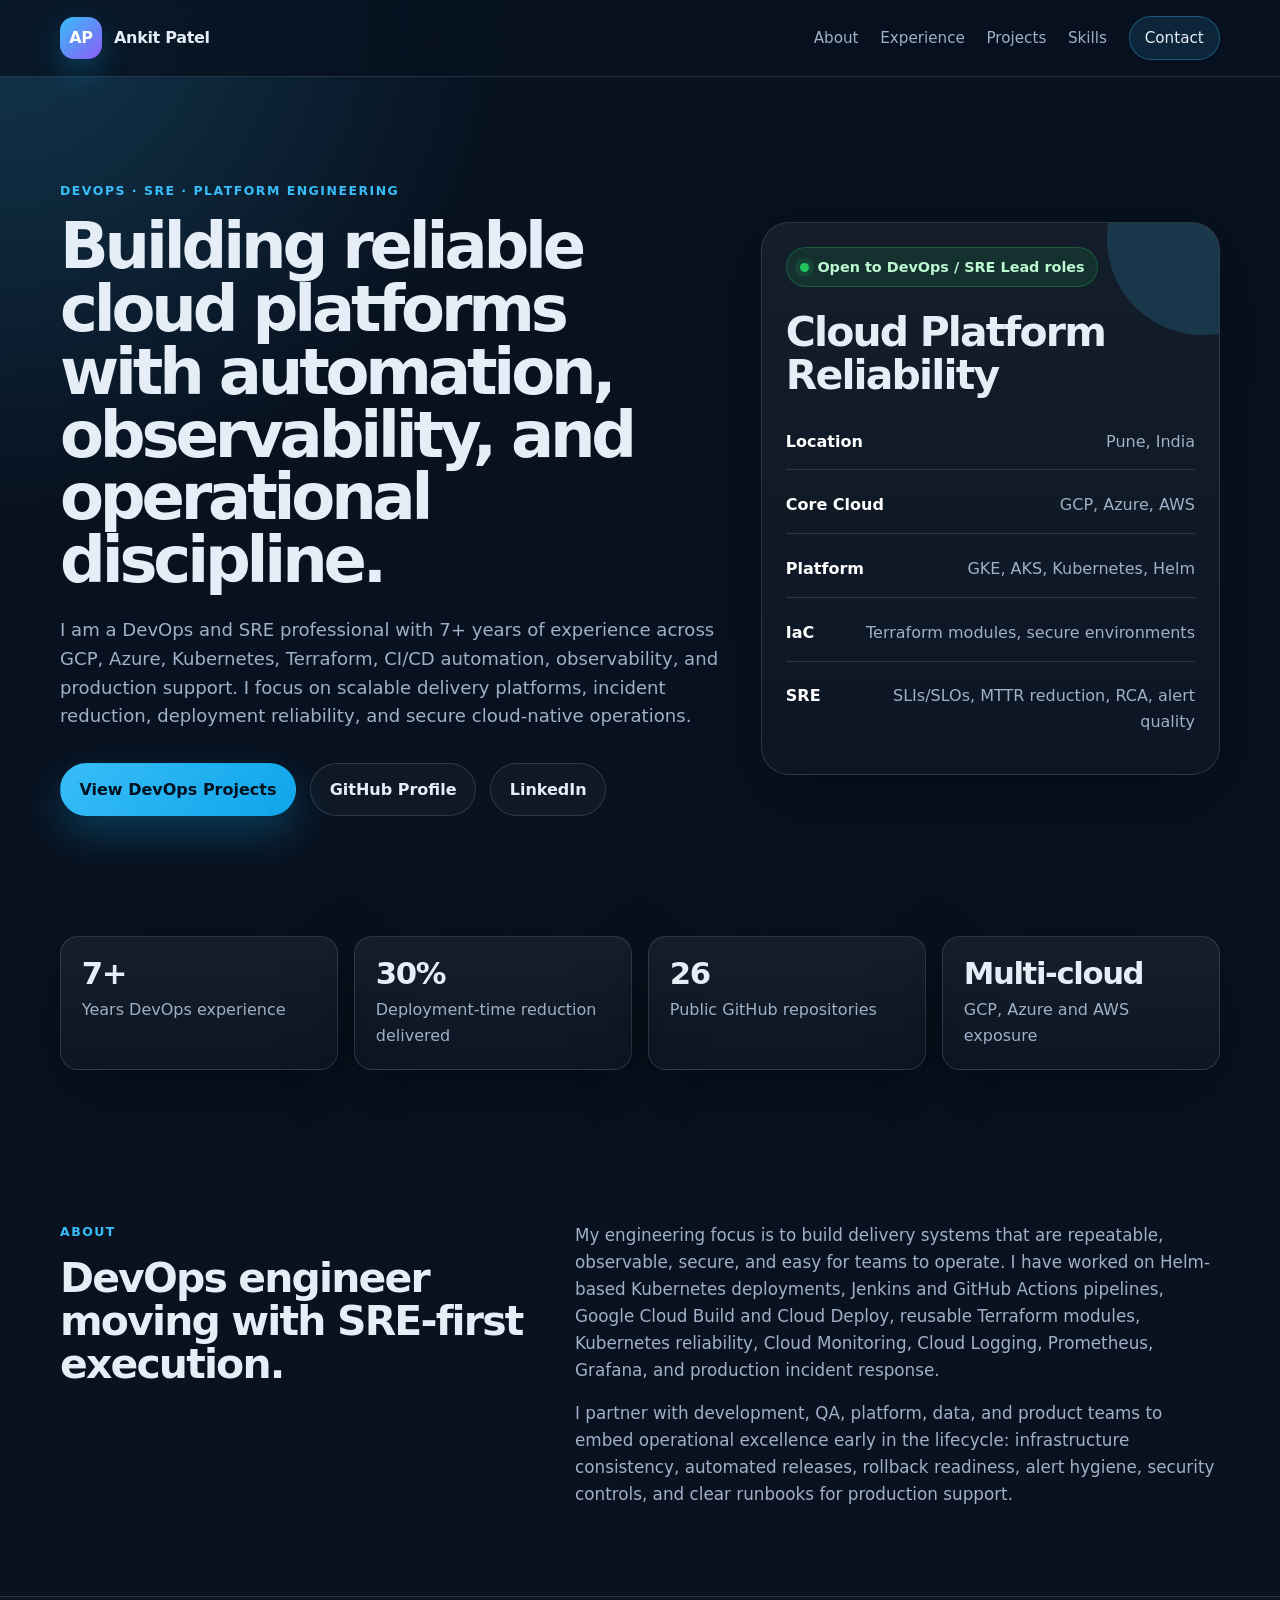
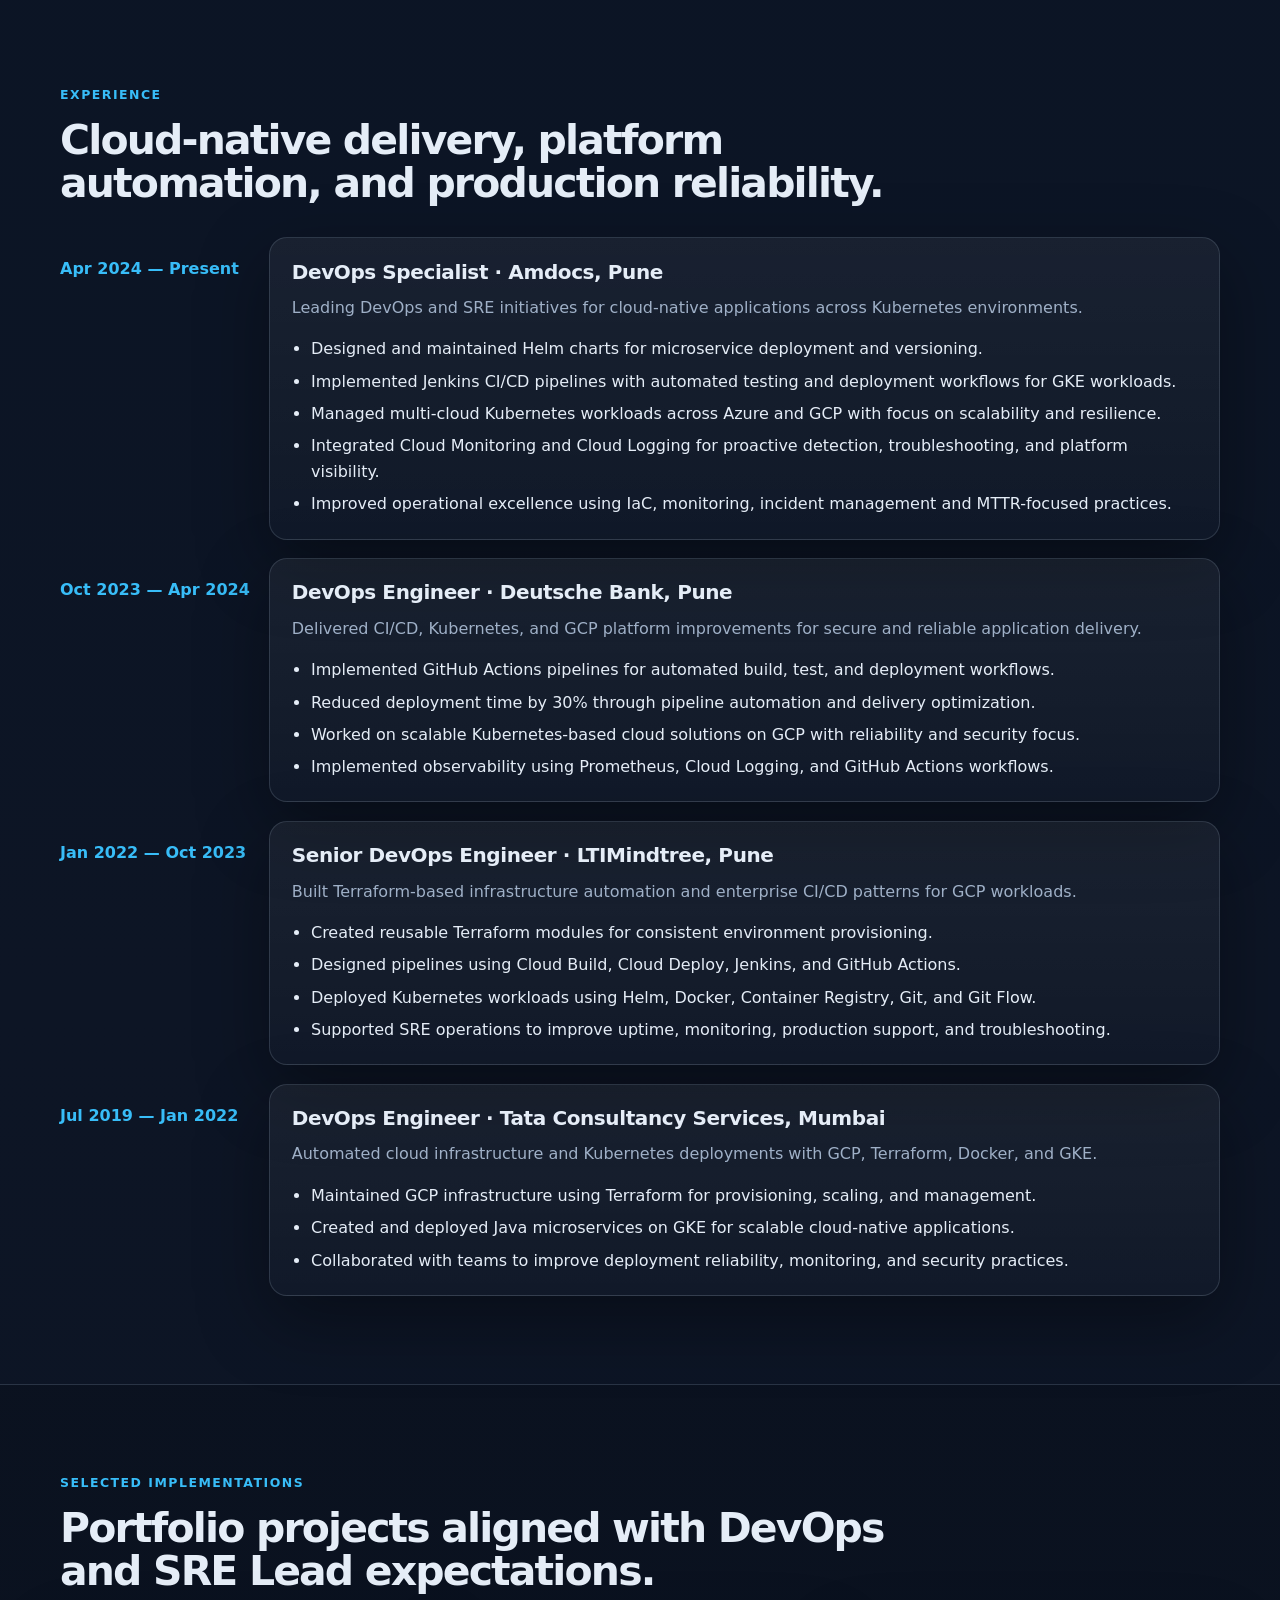
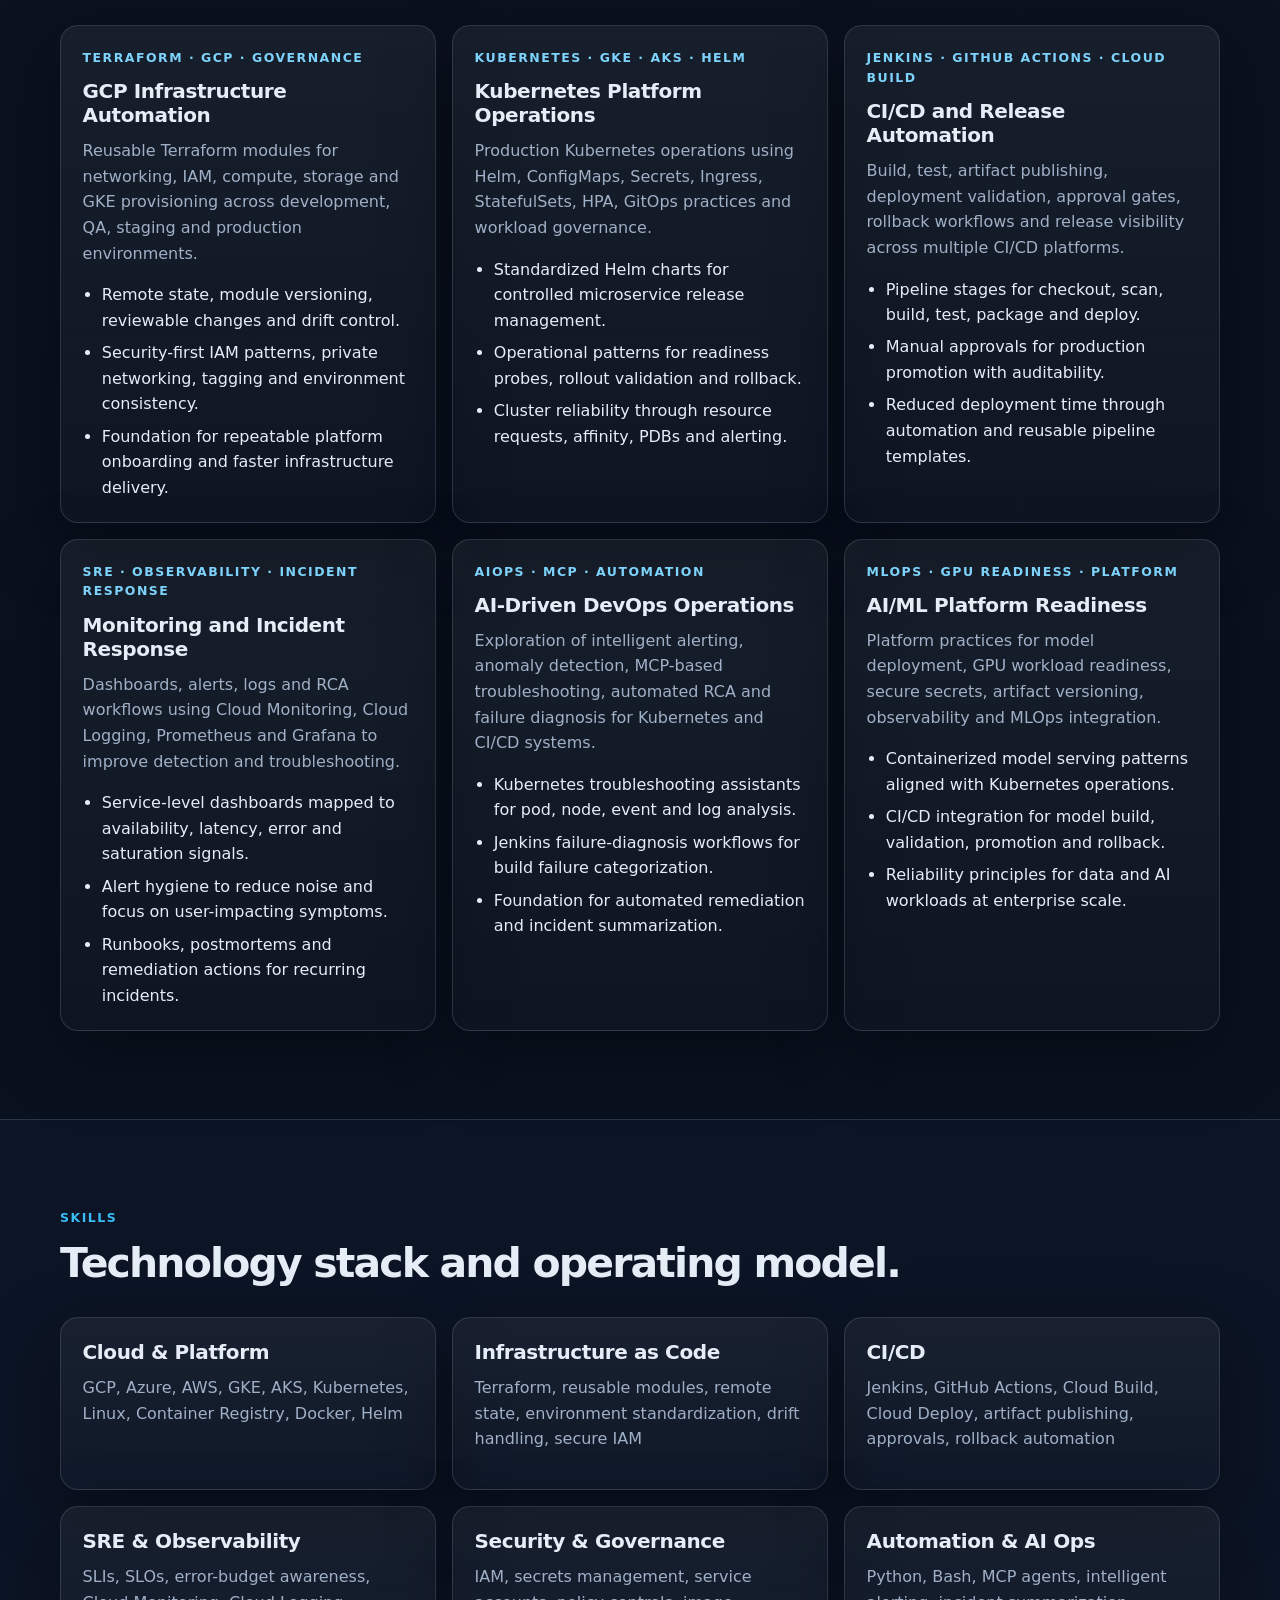
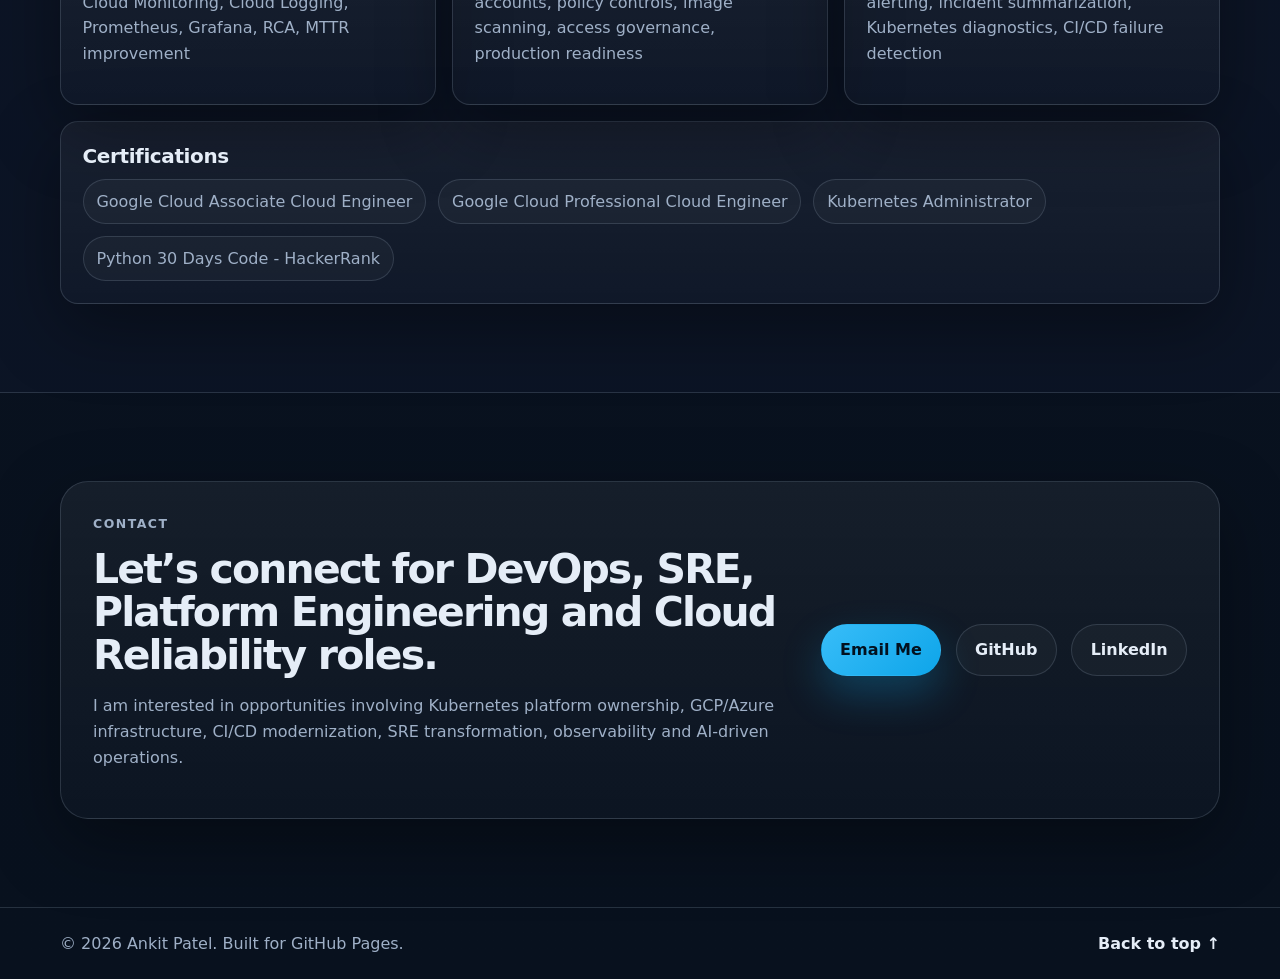
==== index.html @ 9b0f0c28 "profile for devops" ====
<!DOCTYPE html>
<html lang="en">
<head>
  <meta charset="UTF-8" />
  <meta name="viewport" content="width=device-width, initial-scale=1.0" />
  <meta name="description" content="Ankit Patel - DevOps & SRE Lead portfolio focused on GCP, Kubernetes, Terraform, CI/CD, observability, incident response, and AI-driven operations." />
  <meta name="keywords" content="Ankit Patel, DevOps Lead, SRE Lead, GCP, Kubernetes, Terraform, Jenkins, GitHub Actions, Cloud Build, Cloud Deploy, Helm, Istio, Observability" />
  <meta name="author" content="Ankit Patel" />
  <meta property="og:title" content="Ankit Patel | DevOps & SRE Lead" />
  <meta property="og:description" content="Cloud-native DevOps and SRE portfolio covering Kubernetes, GCP, Terraform, CI/CD, observability, incident response and platform reliability." />
  <meta property="og:type" content="website" />
  <meta property="og:url" content="https://ankitpatel1234.github.io" />
  <meta name="theme-color" content="#0f172a" />
  <title>Ankit Patel | DevOps & SRE Lead</title>
  <link rel="stylesheet" href="styles.css" />
  <link rel="icon" href="assets/favicon.svg" type="image/svg+xml" />
  <script type="application/ld+json">
  {
    "@context": "https://schema.org",
    "@type": "Person",
    "name": "Ankit Patel",
    "jobTitle": "DevOps & SRE Lead",
    "url": "https://ankitpatel1234.github.io",
    "sameAs": [
      "https://github.com/Ankitpatel1234",
      "https://www.linkedin.com/in/ankitpatel980633/"
    ],
    "address": {
      "@type": "PostalAddress",
      "addressLocality": "Pune",
      "addressRegion": "Maharashtra",
      "addressCountry": "IN"
    },
    "knowsAbout": ["Google Cloud Platform", "Kubernetes", "Terraform", "Jenkins", "GitHub Actions", "Helm", "Istio", "SRE", "Observability", "AIOps"]
  }
  </script>
</head>
<body>
  <a class="skip-link" href="#main">Skip to content</a>

  <header class="site-header" id="top">
    <nav class="nav container" aria-label="Primary navigation">
      <a class="brand" href="#top" aria-label="Ankit Patel home">
        <span class="brand-mark">AP</span>
        <span>Ankit Patel</span>
      </a>
      <button class="nav-toggle" type="button" aria-label="Open navigation" aria-expanded="false">
        <span></span><span></span><span></span>
      </button>
      <div class="nav-links">
        <a href="#about">About</a>
        <a href="#experience">Experience</a>
        <a href="#projects">Projects</a>
        <a href="#skills">Skills</a>
        <a href="#contact" class="nav-cta">Contact</a>
      </div>
    </nav>
  </header>

  <main id="main">
    <section class="hero section">
      <div class="container hero-grid">
        <div class="hero-copy">
          <p class="eyebrow">DevOps · SRE · Platform Engineering</p>
          <h1>Building reliable cloud platforms with automation, observability, and operational discipline.</h1>
          <p class="hero-summary">
            I am a DevOps and SRE professional with 7+ years of experience across GCP, Azure, Kubernetes, Terraform, CI/CD automation, observability, and production support. I focus on scalable delivery platforms, incident reduction, deployment reliability, and secure cloud-native operations.
          </p>
          <div class="hero-actions" aria-label="Primary actions">
            <a class="button primary" href="#projects">View DevOps Projects</a>
            <a class="button secondary" href="https://github.com/Ankitpatel1234" target="_blank" rel="noreferrer">GitHub Profile</a>
            <a class="button secondary" href="https://www.linkedin.com/in/ankitpatel980633/" target="_blank" rel="noreferrer">LinkedIn</a>
          </div>
        </div>
        <aside class="hero-card" aria-label="Professional snapshot">
          <div class="availability">Open to DevOps / SRE Lead roles</div>
          <h2>Cloud Platform Reliability</h2>
          <ul class="snapshot-list">
            <li><strong>Location</strong><span>Pune, India</span></li>
            <li><strong>Core Cloud</strong><span>GCP, Azure, AWS</span></li>
            <li><strong>Platform</strong><span>GKE, AKS, Kubernetes, Helm</span></li>
            <li><strong>IaC</strong><span>Terraform modules, secure environments</span></li>
            <li><strong>SRE</strong><span>SLIs/SLOs, MTTR reduction, RCA, alert quality</span></li>
          </ul>
        </aside>
      </div>
    </section>

    <section class="metrics section compact">
      <div class="container metrics-grid">
        <article>
          <span class="metric-value">7+</span>
          <span class="metric-label">Years DevOps experience</span>
        </article>
        <article>
          <span class="metric-value">30%</span>
          <span class="metric-label">Deployment-time reduction delivered</span>
        </article>
        <article>
          <span class="metric-value">26</span>
          <span class="metric-label">Public GitHub repositories</span>
        </article>
        <article>
          <span class="metric-value">Multi-cloud</span>
          <span class="metric-label">GCP, Azure and AWS exposure</span>
        </article>
      </div>
    </section>

    <section class="section" id="about">
      <div class="container two-column">
        <div>
          <p class="section-kicker">About</p>
          <h2>DevOps engineer moving with SRE-first execution.</h2>
        </div>
        <div class="rich-text">
          <p>
            My engineering focus is to build delivery systems that are repeatable, observable, secure, and easy for teams to operate. I have worked on Helm-based Kubernetes deployments, Jenkins and GitHub Actions pipelines, Google Cloud Build and Cloud Deploy, reusable Terraform modules, Kubernetes reliability, Cloud Monitoring, Cloud Logging, Prometheus, Grafana, and production incident response.
          </p>
          <p>
            I partner with development, QA, platform, data, and product teams to embed operational excellence early in the lifecycle: infrastructure consistency, automated releases, rollback readiness, alert hygiene, security controls, and clear runbooks for production support.
          </p>
        </div>
      </div>
    </section>

    <section class="section muted" id="experience">
      <div class="container">
        <div class="section-heading">
          <p class="section-kicker">Experience</p>
          <h2>Cloud-native delivery, platform automation, and production reliability.</h2>
        </div>
        <div class="timeline">
          <article class="timeline-item">
            <div class="timeline-date">Apr 2024 — Present</div>
            <div class="timeline-card">
              <h3>DevOps Specialist · Amdocs, Pune</h3>
              <p>Leading DevOps and SRE initiatives for cloud-native applications across Kubernetes environments.</p>
              <ul>
                <li>Designed and maintained Helm charts for microservice deployment and versioning.</li>
                <li>Implemented Jenkins CI/CD pipelines with automated testing and deployment workflows for GKE workloads.</li>
                <li>Managed multi-cloud Kubernetes workloads across Azure and GCP with focus on scalability and resilience.</li>
                <li>Integrated Cloud Monitoring and Cloud Logging for proactive detection, troubleshooting, and platform visibility.</li>
                <li>Improved operational excellence using IaC, monitoring, incident management and MTTR-focused practices.</li>
              </ul>
            </div>
          </article>
          <article class="timeline-item">
            <div class="timeline-date">Oct 2023 — Apr 2024</div>
            <div class="timeline-card">
              <h3>DevOps Engineer · Deutsche Bank, Pune</h3>
              <p>Delivered CI/CD, Kubernetes, and GCP platform improvements for secure and reliable application delivery.</p>
              <ul>
                <li>Implemented GitHub Actions pipelines for automated build, test, and deployment workflows.</li>
                <li>Reduced deployment time by 30% through pipeline automation and delivery optimization.</li>
                <li>Worked on scalable Kubernetes-based cloud solutions on GCP with reliability and security focus.</li>
                <li>Implemented observability using Prometheus, Cloud Logging, and GitHub Actions workflows.</li>
              </ul>
            </div>
          </article>
          <article class="timeline-item">
            <div class="timeline-date">Jan 2022 — Oct 2023</div>
            <div class="timeline-card">
              <h3>Senior DevOps Engineer · LTIMindtree, Pune</h3>
              <p>Built Terraform-based infrastructure automation and enterprise CI/CD patterns for GCP workloads.</p>
              <ul>
                <li>Created reusable Terraform modules for consistent environment provisioning.</li>
                <li>Designed pipelines using Cloud Build, Cloud Deploy, Jenkins, and GitHub Actions.</li>
                <li>Deployed Kubernetes workloads using Helm, Docker, Container Registry, Git, and Git Flow.</li>
                <li>Supported SRE operations to improve uptime, monitoring, production support, and troubleshooting.</li>
              </ul>
            </div>
          </article>
          <article class="timeline-item">
            <div class="timeline-date">Jul 2019 — Jan 2022</div>
            <div class="timeline-card">
              <h3>DevOps Engineer · Tata Consultancy Services, Mumbai</h3>
              <p>Automated cloud infrastructure and Kubernetes deployments with GCP, Terraform, Docker, and GKE.</p>
              <ul>
                <li>Maintained GCP infrastructure using Terraform for provisioning, scaling, and management.</li>
                <li>Created and deployed Java microservices on GKE for scalable cloud-native applications.</li>
                <li>Collaborated with teams to improve deployment reliability, monitoring, and security practices.</li>
              </ul>
            </div>
          </article>
        </div>
      </div>
    </section>

    <section class="section" id="projects">
      <div class="container">
        <div class="section-heading">
          <p class="section-kicker">Selected implementations</p>
          <h2>Portfolio projects aligned with DevOps and SRE Lead expectations.</h2>
        </div>
        <div class="project-grid">
          <article class="project-card">
            <div class="card-topline">Terraform · GCP · Governance</div>
            <h3>GCP Infrastructure Automation</h3>
            <p>Reusable Terraform modules for networking, IAM, compute, storage and GKE provisioning across development, QA, staging and production environments.</p>
            <ul>
              <li>Remote state, module versioning, reviewable changes and drift control.</li>
              <li>Security-first IAM patterns, private networking, tagging and environment consistency.</li>
              <li>Foundation for repeatable platform onboarding and faster infrastructure delivery.</li>
            </ul>
          </article>
          <article class="project-card">
            <div class="card-topline">Kubernetes · GKE · AKS · Helm</div>
            <h3>Kubernetes Platform Operations</h3>
            <p>Production Kubernetes operations using Helm, ConfigMaps, Secrets, Ingress, StatefulSets, HPA, GitOps practices and workload governance.</p>
            <ul>
              <li>Standardized Helm charts for controlled microservice release management.</li>
              <li>Operational patterns for readiness probes, rollout validation and rollback.</li>
              <li>Cluster reliability through resource requests, affinity, PDBs and alerting.</li>
            </ul>
          </article>
          <article class="project-card">
            <div class="card-topline">Jenkins · GitHub Actions · Cloud Build</div>
            <h3>CI/CD and Release Automation</h3>
            <p>Build, test, artifact publishing, deployment validation, approval gates, rollback workflows and release visibility across multiple CI/CD platforms.</p>
            <ul>
              <li>Pipeline stages for checkout, scan, build, test, package and deploy.</li>
              <li>Manual approvals for production promotion with auditability.</li>
              <li>Reduced deployment time through automation and reusable pipeline templates.</li>
            </ul>
          </article>
          <article class="project-card">
            <div class="card-topline">SRE · Observability · Incident Response</div>
            <h3>Monitoring and Incident Response</h3>
            <p>Dashboards, alerts, logs and RCA workflows using Cloud Monitoring, Cloud Logging, Prometheus and Grafana to improve detection and troubleshooting.</p>
            <ul>
              <li>Service-level dashboards mapped to availability, latency, error and saturation signals.</li>
              <li>Alert hygiene to reduce noise and focus on user-impacting symptoms.</li>
              <li>Runbooks, postmortems and remediation actions for recurring incidents.</li>
            </ul>
          </article>
          <article class="project-card">
            <div class="card-topline">AIOps · MCP · Automation</div>
            <h3>AI-Driven DevOps Operations</h3>
            <p>Exploration of intelligent alerting, anomaly detection, MCP-based troubleshooting, automated RCA and failure diagnosis for Kubernetes and CI/CD systems.</p>
            <ul>
              <li>Kubernetes troubleshooting assistants for pod, node, event and log analysis.</li>
              <li>Jenkins failure-diagnosis workflows for build failure categorization.</li>
              <li>Foundation for automated remediation and incident summarization.</li>
            </ul>
          </article>
          <article class="project-card">
            <div class="card-topline">MLOps · GPU Readiness · Platform</div>
            <h3>AI/ML Platform Readiness</h3>
            <p>Platform practices for model deployment, GPU workload readiness, secure secrets, artifact versioning, observability and MLOps integration.</p>
            <ul>
              <li>Containerized model serving patterns aligned with Kubernetes operations.</li>
              <li>CI/CD integration for model build, validation, promotion and rollback.</li>
              <li>Reliability principles for data and AI workloads at enterprise scale.</li>
            </ul>
          </article>
        </div>
      </div>
    </section>

    <section class="section muted" id="skills">
      <div class="container">
        <div class="section-heading">
          <p class="section-kicker">Skills</p>
          <h2>Technology stack and operating model.</h2>
        </div>
        <div class="skill-grid">
          <article>
            <h3>Cloud & Platform</h3>
            <p>GCP, Azure, AWS, GKE, AKS, Kubernetes, Linux, Container Registry, Docker, Helm</p>
          </article>
          <article>
            <h3>Infrastructure as Code</h3>
            <p>Terraform, reusable modules, remote state, environment standardization, drift handling, secure IAM</p>
          </article>
          <article>
            <h3>CI/CD</h3>
            <p>Jenkins, GitHub Actions, Cloud Build, Cloud Deploy, artifact publishing, approvals, rollback automation</p>
          </article>
          <article>
            <h3>SRE & Observability</h3>
            <p>SLIs, SLOs, error-budget awareness, Cloud Monitoring, Cloud Logging, Prometheus, Grafana, RCA, MTTR improvement</p>
          </article>
          <article>
            <h3>Security & Governance</h3>
            <p>IAM, secrets management, service accounts, policy controls, image scanning, access governance, production readiness</p>
          </article>
          <article>
            <h3>Automation & AI Ops</h3>
            <p>Python, Bash, MCP agents, intelligent alerting, incident summarization, Kubernetes diagnostics, CI/CD failure detection</p>
          </article>
        </div>
        <div class="certifications">
          <h3>Certifications</h3>
          <div class="pill-row">
            <span>Google Cloud Associate Cloud Engineer</span>
            <span>Google Cloud Professional Cloud Engineer</span>
            <span>Kubernetes Administrator</span>
            <span>Python 30 Days Code - HackerRank</span>
          </div>
        </div>
      </div>
    </section>

    <section class="section" id="contact">
      <div class="container contact-card">
        <div>
          <p class="section-kicker">Contact</p>
          <h2>Let’s connect for DevOps, SRE, Platform Engineering and Cloud Reliability roles.</h2>
          <p>I am interested in opportunities involving Kubernetes platform ownership, GCP/Azure infrastructure, CI/CD modernization, SRE transformation, observability and AI-driven operations.</p>
        </div>
        <div class="contact-actions">
          <a class="button primary" href="mailto:patelankit91133@gmail.com">Email Me</a>
          <a class="button secondary" href="https://github.com/Ankitpatel1234" target="_blank" rel="noreferrer">GitHub</a>
          <a class="button secondary" href="https://www.linkedin.com/in/ankitpatel980633/" target="_blank" rel="noreferrer">LinkedIn</a>
        </div>
      </div>
    </section>
  </main>

  <footer class="site-footer">
    <div class="container footer-grid">
      <p>© <span id="year"></span> Ankit Patel. Built for GitHub Pages.</p>
      <a href="#top">Back to top ↑</a>
    </div>
  </footer>

  <script src="script.js"></script>
</body>
</html>
---- styles.css ----
:root {
  --bg: #07111f;
  --bg-soft: #0f172a;
  --card: #111d32;
  --muted-card: #16223a;
  --text: #e5edf7;
  --muted: #9fb0c7;
  --line: rgba(148, 163, 184, 0.22);
  --accent: #38bdf8;
  --accent-strong: #0ea5e9;
  --success: #22c55e;
  --white: #ffffff;
  --shadow: 0 24px 70px rgba(0, 0, 0, 0.35);
  --radius-lg: 28px;
  --radius-md: 18px;
  --container: 1160px;
}

* {
  box-sizing: border-box;
}

html {
  scroll-behavior: smooth;
}

body {
  margin: 0;
  font-family: Inter, ui-sans-serif, system-ui, -apple-system, BlinkMacSystemFont, "Segoe UI", sans-serif;
  color: var(--text);
  background:
    radial-gradient(circle at top left, rgba(56, 189, 248, 0.22), transparent 32rem),
    linear-gradient(180deg, var(--bg) 0%, #0b1220 45%, #08111e 100%);
  line-height: 1.6;
}

body.nav-open {
  overflow: hidden;
}

a {
  color: inherit;
  text-decoration: none;
}

ul {
  margin: 0;
  padding-left: 1.2rem;
}

li + li {
  margin-top: 0.42rem;
}

.skip-link {
  position: absolute;
  left: -999px;
  top: 1rem;
  padding: 0.75rem 1rem;
  background: var(--accent);
  color: #03111f;
  border-radius: 999px;
  z-index: 1000;
}

.skip-link:focus {
  left: 1rem;
}

.container {
  width: min(100% - 2rem, var(--container));
  margin: 0 auto;
}

.section {
  padding: 5.5rem 0;
}

.section.compact {
  padding: 2rem 0 4rem;
}

.muted {
  background: rgba(15, 23, 42, 0.58);
  border-top: 1px solid var(--line);
  border-bottom: 1px solid var(--line);
}

.site-header {
  position: sticky;
  top: 0;
  z-index: 100;
  backdrop-filter: blur(18px);
  background: rgba(7, 17, 31, 0.78);
  border-bottom: 1px solid var(--line);
}

.nav {
  min-height: 76px;
  display: flex;
  align-items: center;
  justify-content: space-between;
  gap: 1rem;
}

.brand {
  display: inline-flex;
  align-items: center;
  gap: 0.75rem;
  font-weight: 800;
  letter-spacing: -0.02em;
}

.brand-mark {
  display: inline-grid;
  place-items: center;
  width: 42px;
  height: 42px;
  border-radius: 14px;
  background: linear-gradient(135deg, var(--accent), #8b5cf6);
  color: var(--white);
  box-shadow: 0 12px 30px rgba(14, 165, 233, 0.28);
}

.nav-links {
  display: flex;
  align-items: center;
  gap: 1.35rem;
  color: var(--muted);
  font-size: 0.95rem;
}

.nav-links a:hover,
.nav-links a:focus {
  color: var(--white);
}

.nav-cta {
  padding: 0.58rem 0.95rem;
  border-radius: 999px;
  background: rgba(56, 189, 248, 0.12);
  border: 1px solid rgba(56, 189, 248, 0.35);
  color: var(--text) !important;
}

.nav-toggle {
  display: none;
  flex-direction: column;
  justify-content: center;
  gap: 5px;
  width: 44px;
  height: 44px;
  border: 1px solid var(--line);
  border-radius: 12px;
  background: transparent;
  cursor: pointer;
}

.nav-toggle span {
  display: block;
  width: 20px;
  height: 2px;
  margin: 0 auto;
  background: var(--text);
  border-radius: 999px;
}

.hero {
  padding-top: 6.5rem;
}

.hero-grid {
  display: grid;
  grid-template-columns: minmax(0, 1.18fr) minmax(320px, 0.82fr);
  gap: 2.5rem;
  align-items: center;
}

.eyebrow,
.section-kicker,
.card-topline {
  margin: 0 0 0.9rem;
  color: var(--accent);
  font-weight: 800;
  text-transform: uppercase;
  letter-spacing: 0.12em;
  font-size: 0.78rem;
}

h1,
h2,
h3,
p {
  margin-top: 0;
}

h1 {
  max-width: 820px;
  font-size: clamp(2.6rem, 5vw, 5.1rem);
  line-height: 0.98;
  letter-spacing: -0.065em;
  margin-bottom: 1.5rem;
}

h2 {
  font-size: clamp(2rem, 3.2vw, 3.35rem);
  line-height: 1.05;
  letter-spacing: -0.045em;
  margin-bottom: 1rem;
}

h3 {
  font-size: 1.25rem;
  line-height: 1.2;
  letter-spacing: -0.02em;
  margin-bottom: 0.7rem;
}

.hero-summary {
  max-width: 780px;
  color: var(--muted);
  font-size: 1.13rem;
  margin-bottom: 2rem;
}

.hero-actions,
.contact-actions {
  display: flex;
  flex-wrap: wrap;
  gap: 0.9rem;
}

.button {
  display: inline-flex;
  align-items: center;
  justify-content: center;
  min-height: 48px;
  padding: 0.78rem 1.15rem;
  border-radius: 999px;
  font-weight: 800;
  border: 1px solid transparent;
  transition: transform 180ms ease, border-color 180ms ease, background 180ms ease;
}

.button:hover,
.button:focus {
  transform: translateY(-2px);
}

.button.primary {
  background: linear-gradient(135deg, var(--accent), var(--accent-strong));
  color: #02111f;
  box-shadow: 0 18px 40px rgba(14, 165, 233, 0.28);
}

.button.secondary {
  border-color: var(--line);
  background: rgba(255, 255, 255, 0.03);
  color: var(--text);
}

.hero-card,
.contact-card,
.project-card,
.timeline-card,
.skill-grid article,
.metrics-grid article,
.certifications {
  background: linear-gradient(180deg, rgba(255, 255, 255, 0.055), rgba(255, 255, 255, 0.02));
  border: 1px solid var(--line);
  box-shadow: var(--shadow);
}

.hero-card {
  border-radius: var(--radius-lg);
  padding: 1.5rem;
  position: relative;
  overflow: hidden;
}

.hero-card::before {
  content: "";
  position: absolute;
  right: -5rem;
  top: -5rem;
  width: 12rem;
  height: 12rem;
  border-radius: 999px;
  background: rgba(56, 189, 248, 0.16);
}

.availability {
  display: inline-flex;
  align-items: center;
  gap: 0.55rem;
  padding: 0.48rem 0.8rem;
  margin-bottom: 1.5rem;
  border-radius: 999px;
  color: #bbf7d0;
  background: rgba(34, 197, 94, 0.12);
  border: 1px solid rgba(34, 197, 94, 0.28);
  font-size: 0.9rem;
  font-weight: 800;
}

.availability::before {
  content: "";
  width: 9px;
  height: 9px;
  border-radius: 999px;
  background: var(--success);
  box-shadow: 0 0 0 5px rgba(34, 197, 94, 0.14);
}

.snapshot-list {
  list-style: none;
  padding: 0;
}

.snapshot-list li {
  display: flex;
  justify-content: space-between;
  gap: 1rem;
  padding: 0.95rem 0;
  border-bottom: 1px solid var(--line);
}

.snapshot-list li:last-child {
  border-bottom: 0;
}

.snapshot-list strong {
  color: var(--white);
}

.snapshot-list span {
  color: var(--muted);
  text-align: right;
}

.metrics-grid {
  display: grid;
  grid-template-columns: repeat(4, minmax(0, 1fr));
  gap: 1rem;
}

.metrics-grid article {
  border-radius: var(--radius-md);
  padding: 1.3rem;
}

.metric-value {
  display: block;
  font-size: clamp(1.7rem, 2.4vw, 2.55rem);
  line-height: 1;
  font-weight: 900;
  letter-spacing: -0.045em;
}

.metric-label {
  display: block;
  color: var(--muted);
  margin-top: 0.55rem;
}

.two-column {
  display: grid;
  grid-template-columns: minmax(0, 0.84fr) minmax(0, 1.16fr);
  gap: 3rem;
}

.rich-text {
  color: var(--muted);
  font-size: 1.05rem;
}

.rich-text p:last-child {
  margin-bottom: 0;
}

.section-heading {
  max-width: 850px;
  margin-bottom: 2rem;
}

.timeline {
  display: grid;
  gap: 1.15rem;
}

.timeline-item {
  display: grid;
  grid-template-columns: 190px minmax(0, 1fr);
  gap: 1.2rem;
  align-items: start;
}

.timeline-date {
  color: var(--accent);
  font-weight: 900;
  padding-top: 1.2rem;
}

.timeline-card {
  border-radius: var(--radius-md);
  padding: 1.35rem;
}

.timeline-card p,
.project-card p,
.skill-grid p,
.contact-card p {
  color: var(--muted);
}

.timeline-card ul,
.project-card ul {
  color: var(--text);
}

.project-grid,
.skill-grid {
  display: grid;
  grid-template-columns: repeat(3, minmax(0, 1fr));
  gap: 1rem;
}

.project-card,
.skill-grid article {
  border-radius: var(--radius-md);
  padding: 1.35rem;
}

.project-card {
  min-height: 370px;
}

.card-topline {
  margin-bottom: 0.7rem;
  color: #7dd3fc;
}

.certifications {
  margin-top: 1rem;
  border-radius: var(--radius-md);
  padding: 1.35rem;
}

.pill-row {
  display: flex;
  flex-wrap: wrap;
  gap: 0.75rem;
}

.pill-row span {
  border: 1px solid var(--line);
  border-radius: 999px;
  padding: 0.55rem 0.8rem;
  color: var(--muted);
  background: rgba(255, 255, 255, 0.03);
}

.contact-card {
  display: grid;
  grid-template-columns: minmax(0, 1fr) auto;
  gap: 2rem;
  align-items: center;
  border-radius: var(--radius-lg);
  padding: 2rem;
}

.site-footer {
  border-top: 1px solid var(--line);
  padding: 1.4rem 0;
  color: var(--muted);
}

.footer-grid {
  display: flex;
  justify-content: space-between;
  gap: 1rem;
  flex-wrap: wrap;
}

.footer-grid p {
  margin: 0;
}

.footer-grid a {
  color: var(--text);
  font-weight: 800;
}

@media (max-width: 940px) {
  .nav-toggle {
    display: flex;
  }

  .nav-links {
    position: fixed;
    inset: 76px 1rem auto 1rem;
    display: none;
    flex-direction: column;
    align-items: stretch;
    padding: 1rem;
    border: 1px solid var(--line);
    border-radius: 20px;
    background: rgba(7, 17, 31, 0.98);
    box-shadow: var(--shadow);
  }

  .nav-links.active {
    display: flex;
  }

  .nav-links a {
    padding: 0.8rem 0.9rem;
  }

  .hero-grid,
  .two-column,
  .contact-card {
    grid-template-columns: 1fr;
  }

  .metrics-grid,
  .project-grid,
  .skill-grid {
    grid-template-columns: repeat(2, minmax(0, 1fr));
  }

  .contact-actions {
    justify-content: flex-start;
  }
}

@media (max-width: 680px) {
  .section {
    padding: 4rem 0;
  }

  .hero {
    padding-top: 4.5rem;
  }

  h1 {
    font-size: 2.55rem;
  }

  .metrics-grid,
  .project-grid,
  .skill-grid,
  .timeline-item {
    grid-template-columns: 1fr;
  }

  .timeline-date {
    padding-top: 0;
  }

  .hero-actions,
  .contact-actions {
    flex-direction: column;
  }

  .button {
    width: 100%;
  }

  .snapshot-list li {
    flex-direction: column;
  }

  .snapshot-list span {
    text-align: left;
  }
}
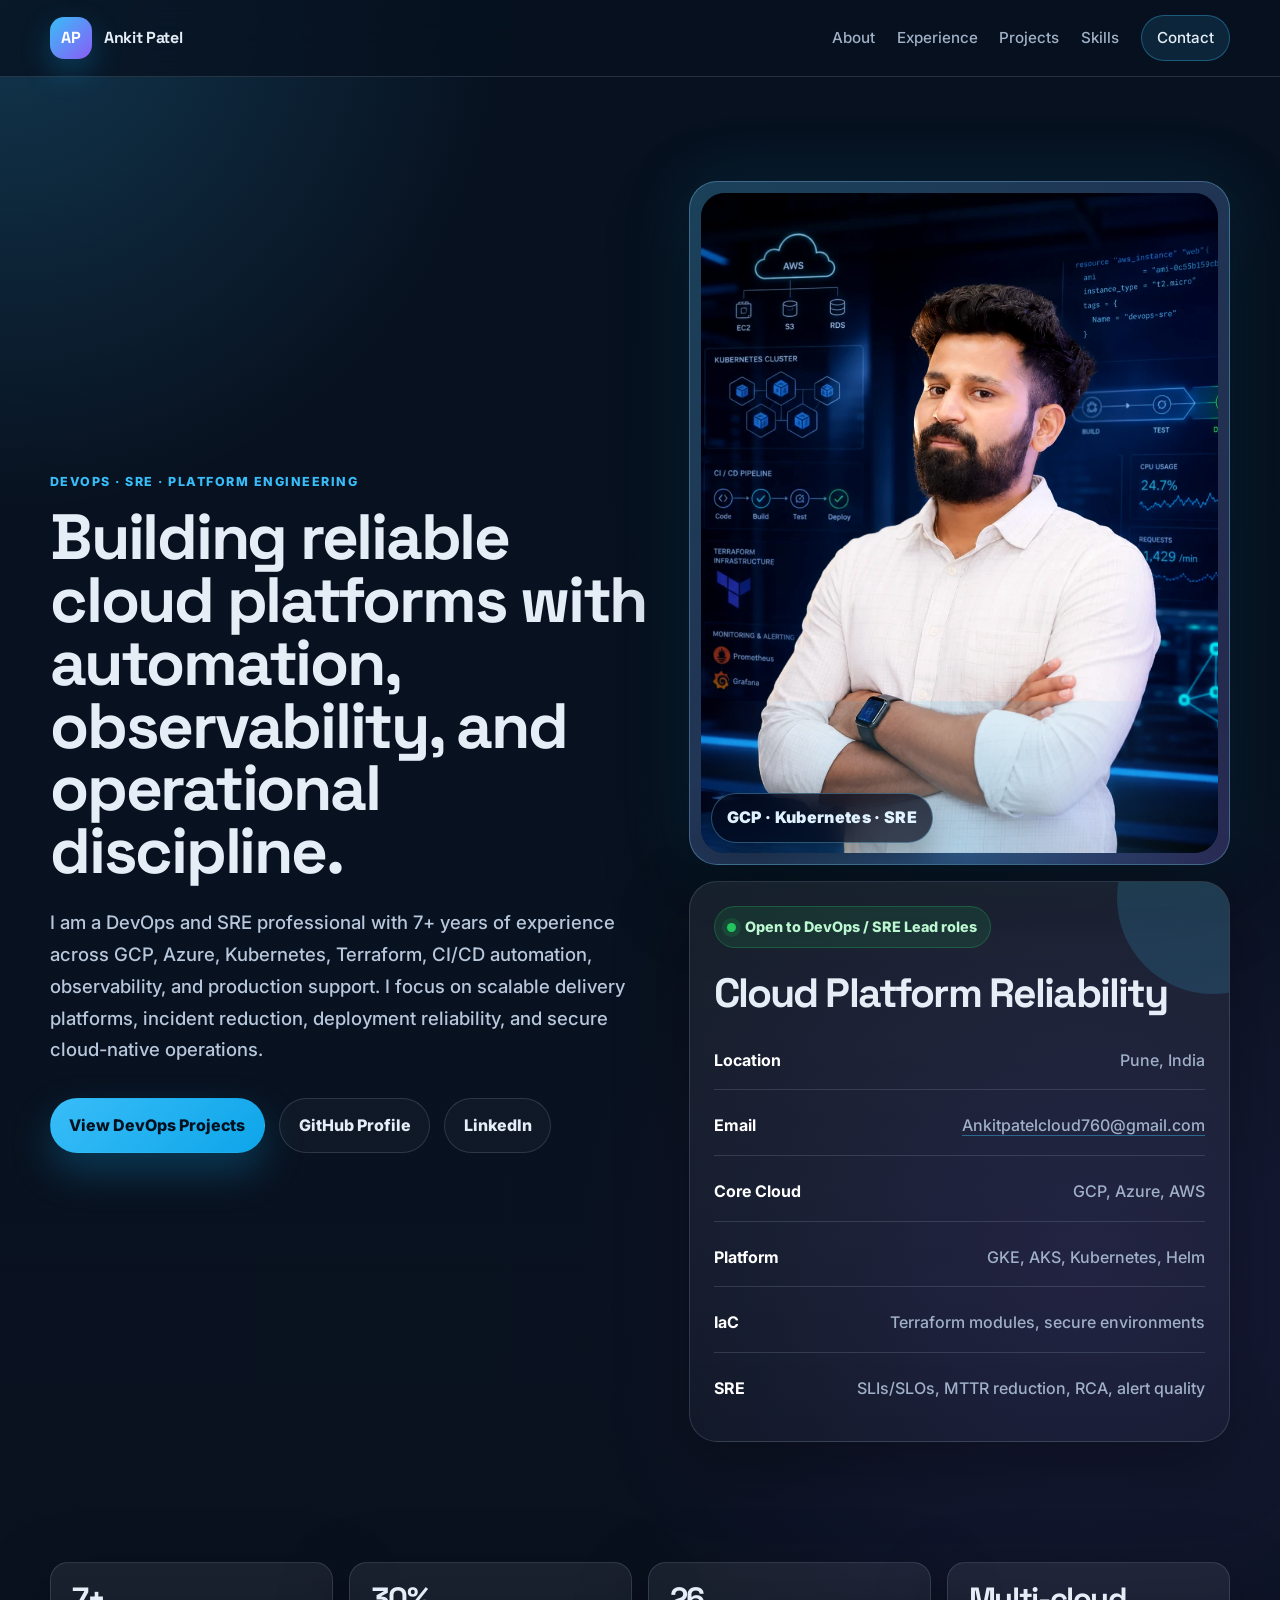
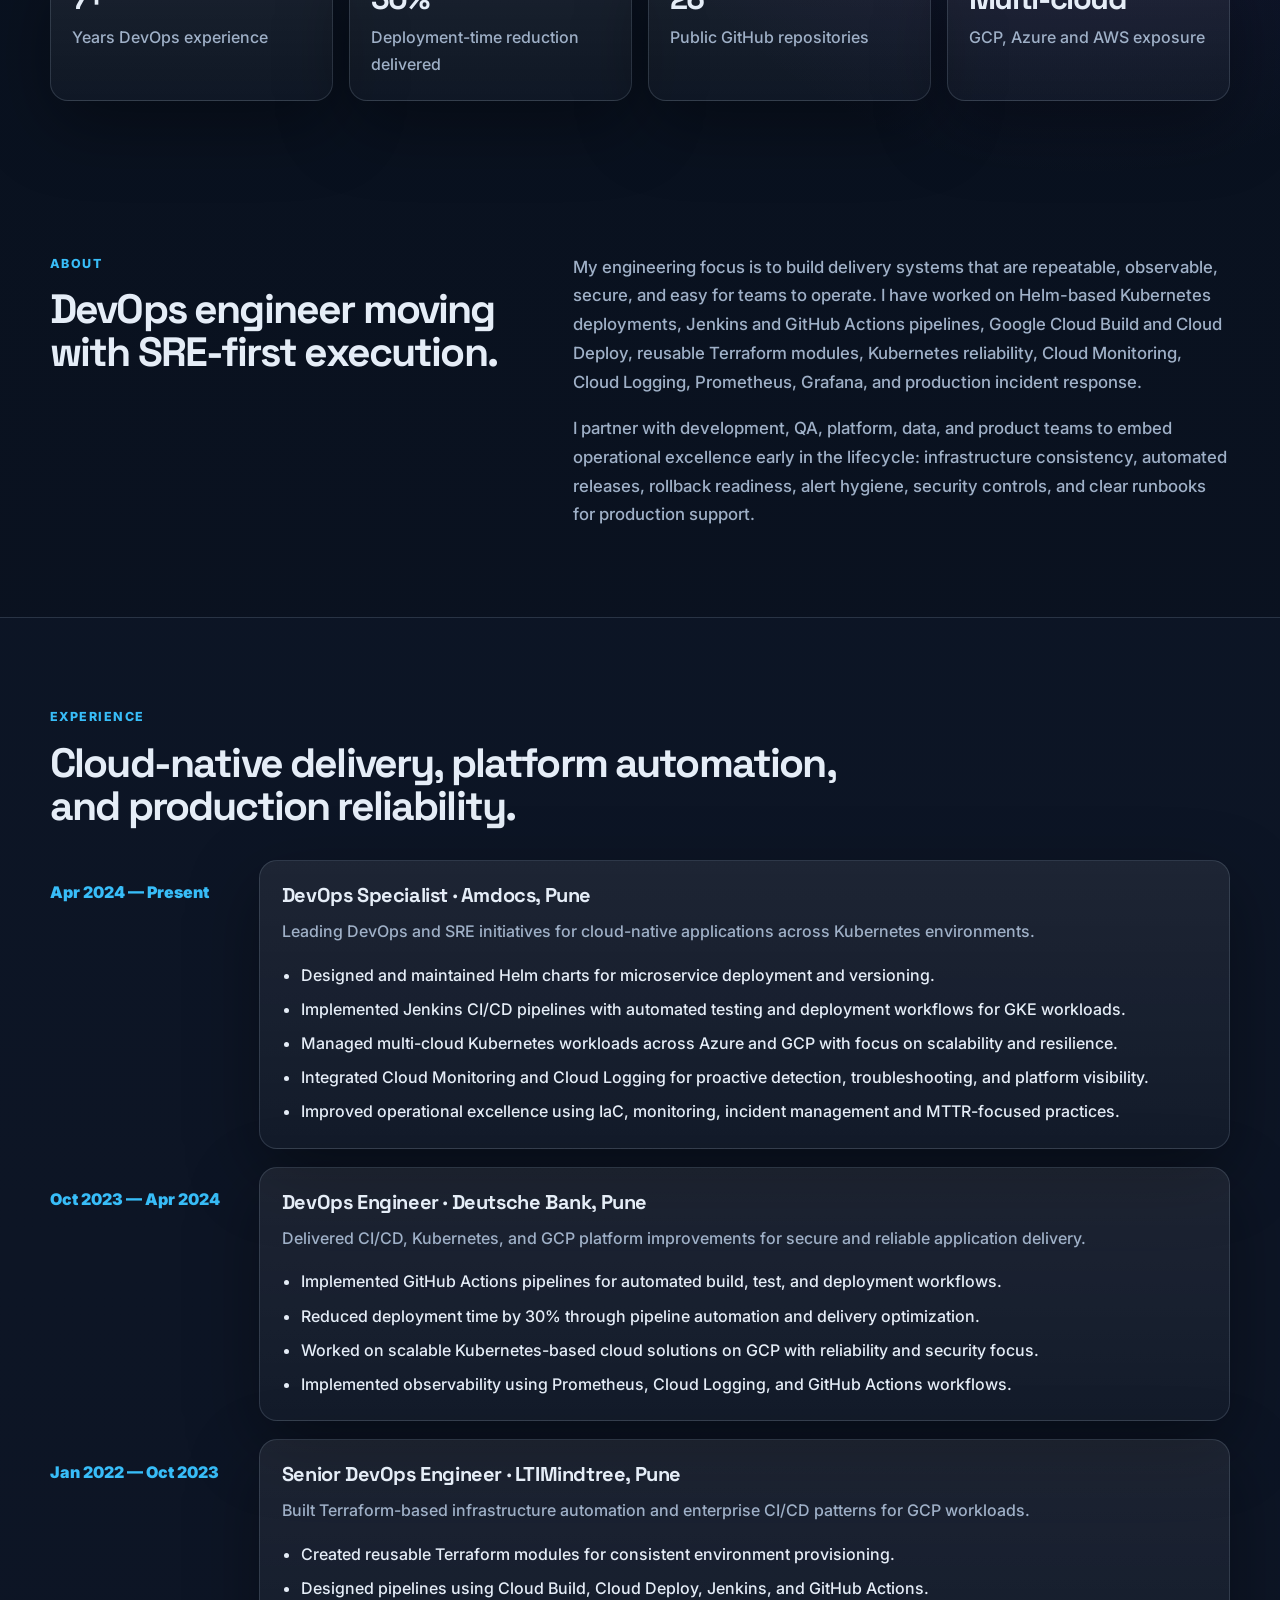
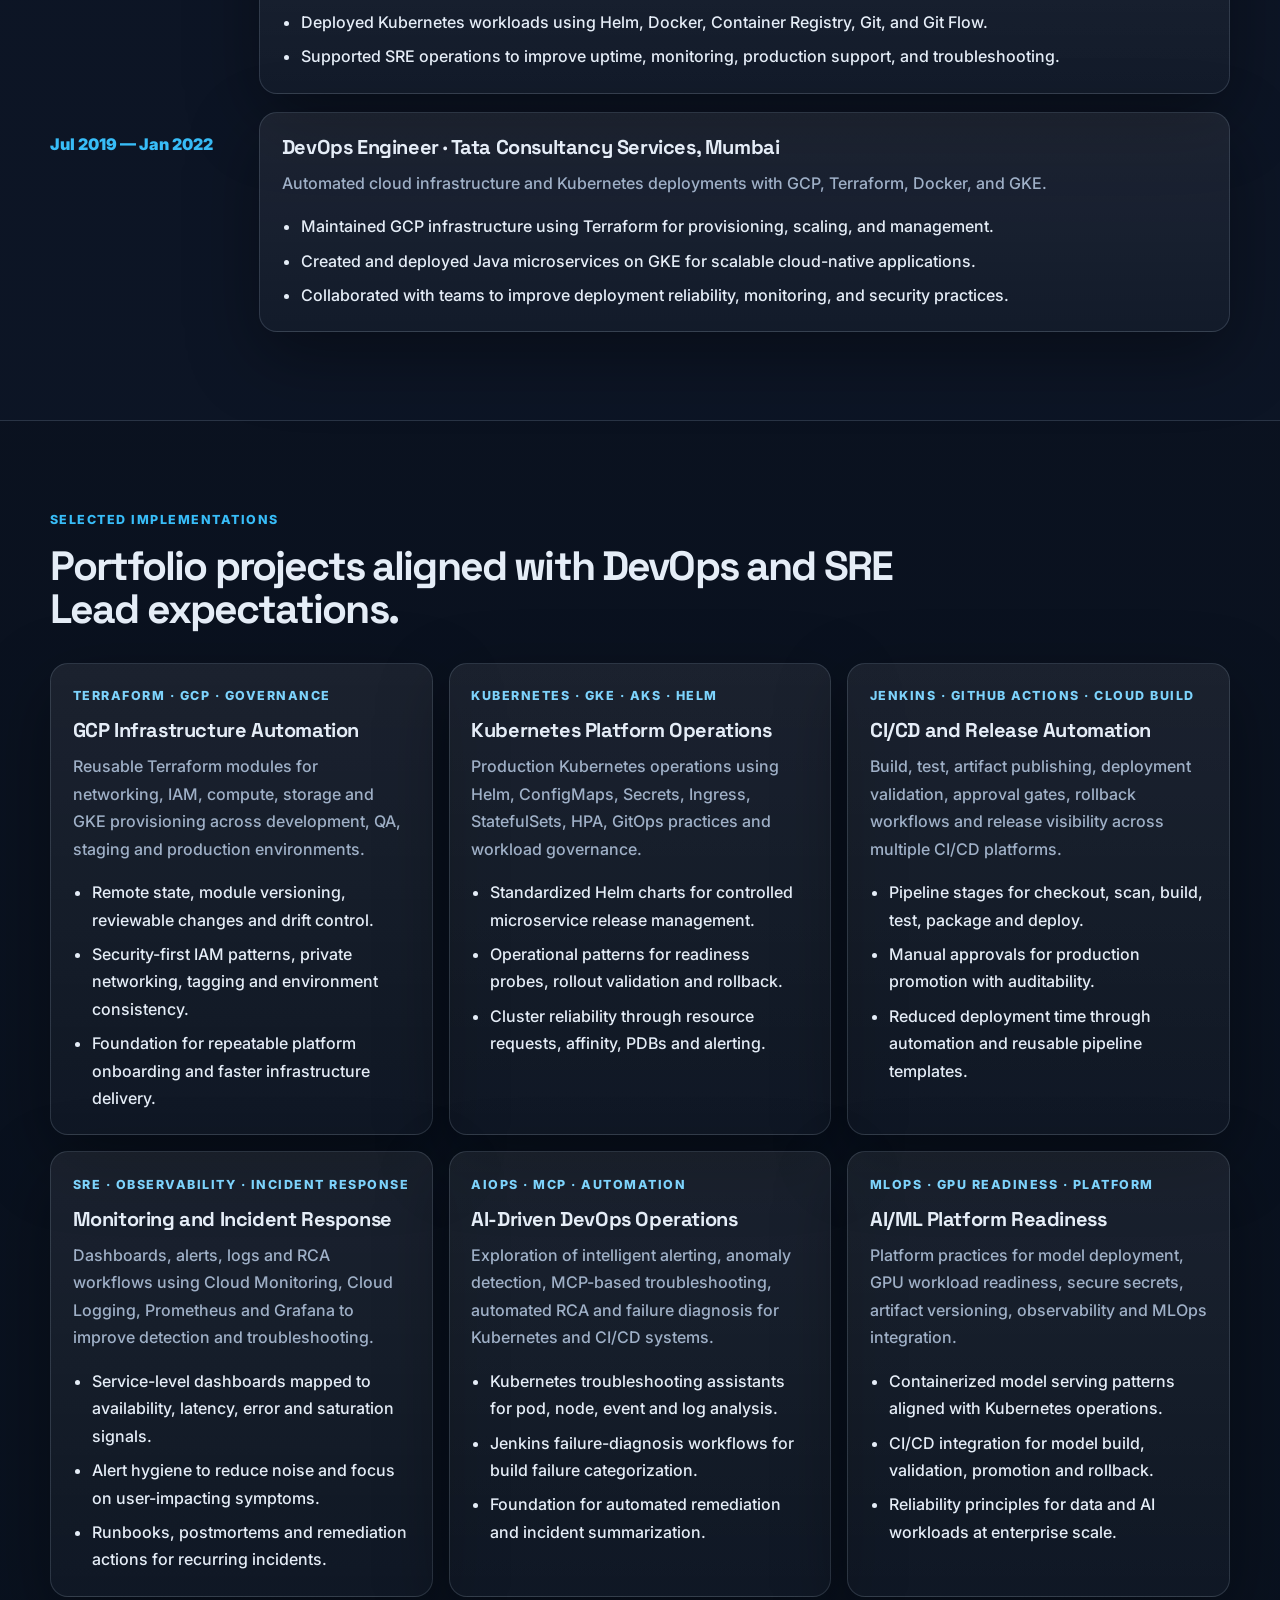
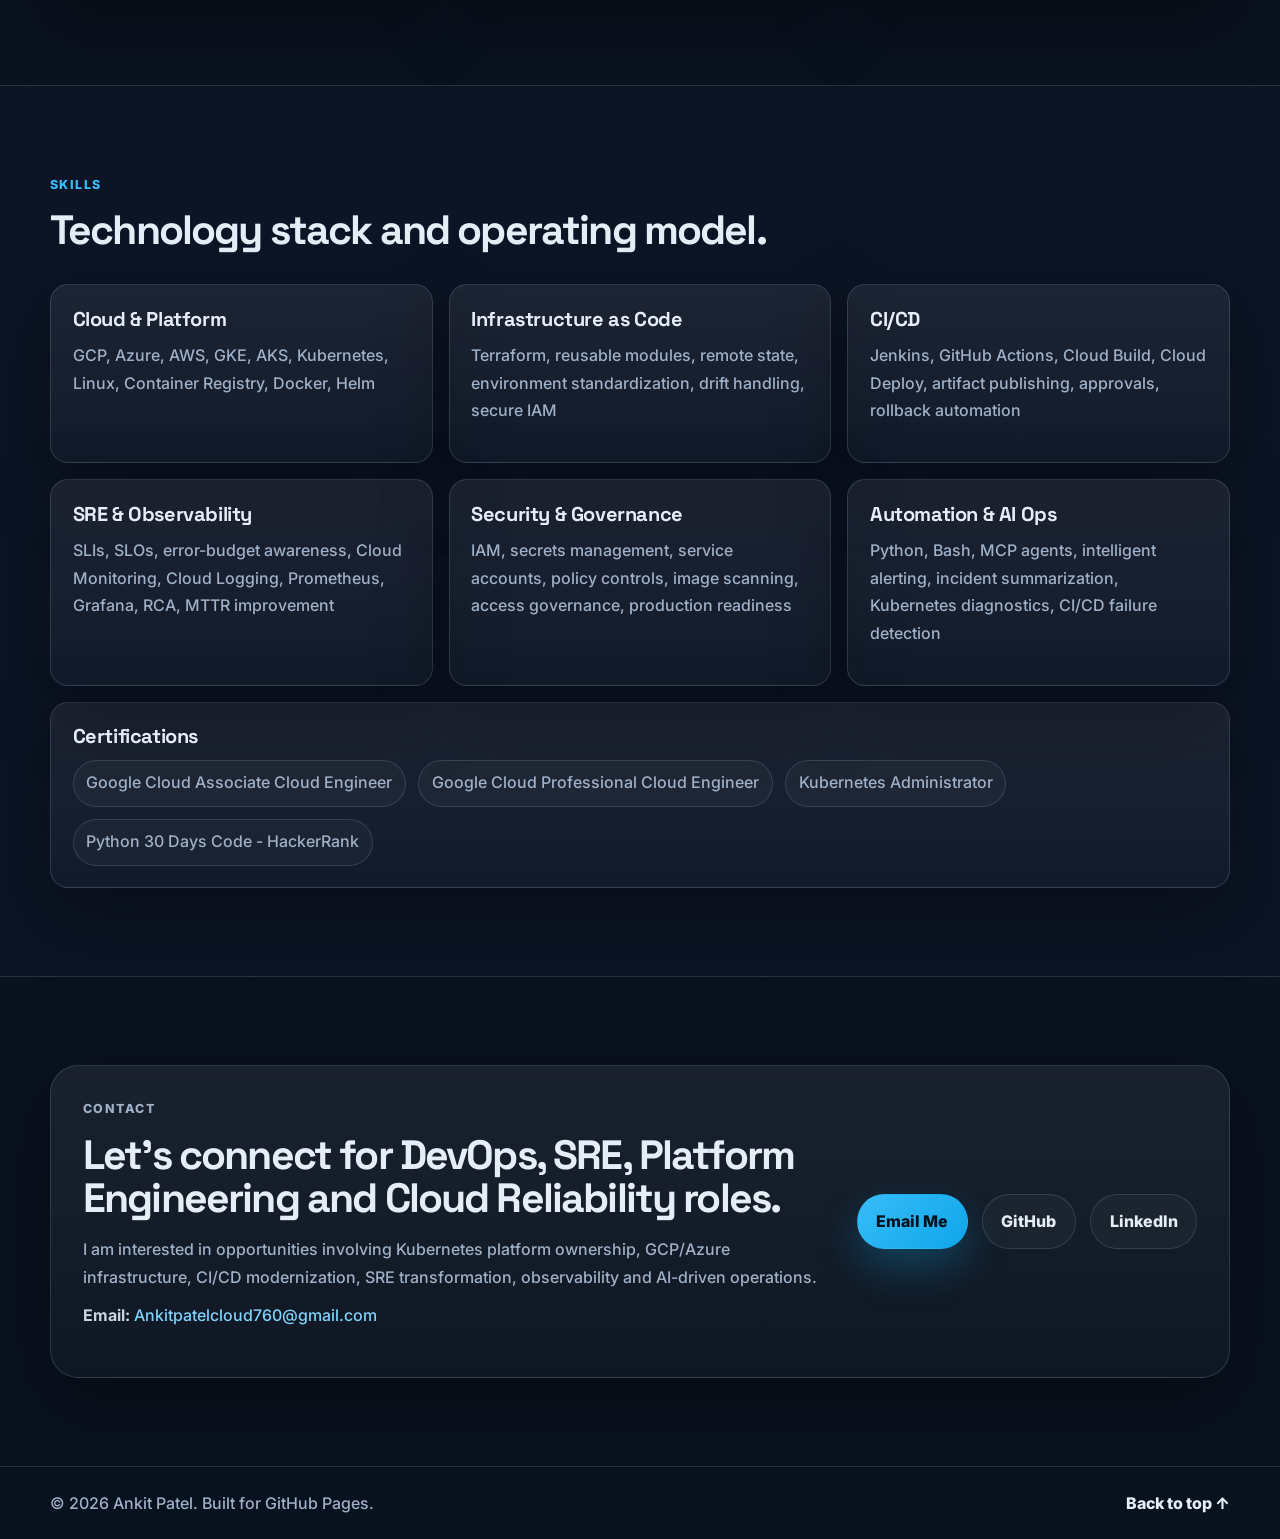
==== commit 179464f2: "move files" ====
--- a/index.html
+++ b/index.html
@@ -9,9 +9,13 @@
   <meta property="og:title" content="Ankit Patel | DevOps & SRE Lead" />
   <meta property="og:description" content="Cloud-native DevOps and SRE portfolio covering Kubernetes, GCP, Terraform, CI/CD, observability, incident response and platform reliability." />
   <meta property="og:type" content="website" />
-  <meta property="og:url" content="https://ankitpatel1234.github.io" />
+  <meta property="og:url" content="https://ankitpatel1234.github.io/ankit-devops-sre-portfolio/" />
+  <meta property="og:image" content="assets/ankit-devops-sre-profile.png" />
   <meta name="theme-color" content="#0f172a" />
   <title>Ankit Patel | DevOps & SRE Lead</title>
+  <link rel="preconnect" href="https://fonts.googleapis.com" />
+  <link rel="preconnect" href="https://fonts.gstatic.com" crossorigin />
+  <link href="https://fonts.googleapis.com/css2?family=Inter:wght@400;500;600;700;800;900&family=Space+Grotesk:wght@500;600;700&display=swap" rel="stylesheet" />
   <link rel="stylesheet" href="styles.css" />
   <link rel="icon" href="assets/favicon.svg" type="image/svg+xml" />
   <script type="application/ld+json">
@@ -20,7 +24,8 @@
     "@type": "Person",
     "name": "Ankit Patel",
     "jobTitle": "DevOps & SRE Lead",
-    "url": "https://ankitpatel1234.github.io",
+    "email": "mailto:Ankitpatelcloud760@gmail.com",
+    "url": "https://ankitpatel1234.github.io/ankit-devops-sre-portfolio/",
     "sameAs": [
       "https://github.com/Ankitpatel1234",
       "https://www.linkedin.com/in/ankitpatel980633/"
@@ -72,16 +77,29 @@
             <a class="button secondary" href="https://www.linkedin.com/in/ankitpatel980633/" target="_blank" rel="noreferrer">LinkedIn</a>
           </div>
         </div>
-        <aside class="hero-card" aria-label="Professional snapshot">
-          <div class="availability">Open to DevOps / SRE Lead roles</div>
-          <h2>Cloud Platform Reliability</h2>
-          <ul class="snapshot-list">
-            <li><strong>Location</strong><span>Pune, India</span></li>
-            <li><strong>Core Cloud</strong><span>GCP, Azure, AWS</span></li>
-            <li><strong>Platform</strong><span>GKE, AKS, Kubernetes, Helm</span></li>
-            <li><strong>IaC</strong><span>Terraform modules, secure environments</span></li>
-            <li><strong>SRE</strong><span>SLIs/SLOs, MTTR reduction, RCA, alert quality</span></li>
-          </ul>
+        <aside class="hero-visual" aria-label="Professional profile snapshot">
+          <div class="profile-card">
+            <div class="profile-frame">
+              <picture>
+                <source srcset="assets/ankit-devops-sre-profile.webp" type="image/webp" />
+                <img src="assets/ankit-devops-sre-profile.png" alt="Ankit Patel DevOps and SRE Lead profile photo" width="890" height="1212" />
+              </picture>
+            </div>
+            <div class="profile-badge">GCP · Kubernetes · SRE</div>
+          </div>
+
+          <div class="hero-card snapshot-card">
+            <div class="availability">Open to DevOps / SRE Lead roles</div>
+            <h2>Cloud Platform Reliability</h2>
+            <ul class="snapshot-list">
+              <li><strong>Location</strong><span>Pune, India</span></li>
+              <li><strong>Email</strong><a href="mailto:Ankitpatelcloud760@gmail.com">Ankitpatelcloud760@gmail.com</a></li>
+              <li><strong>Core Cloud</strong><span>GCP, Azure, AWS</span></li>
+              <li><strong>Platform</strong><span>GKE, AKS, Kubernetes, Helm</span></li>
+              <li><strong>IaC</strong><span>Terraform modules, secure environments</span></li>
+              <li><strong>SRE</strong><span>SLIs/SLOs, MTTR reduction, RCA, alert quality</span></li>
+            </ul>
+          </div>
         </aside>
       </div>
     </section>
@@ -308,9 +326,10 @@
           <p class="section-kicker">Contact</p>
           <h2>Let’s connect for DevOps, SRE, Platform Engineering and Cloud Reliability roles.</h2>
           <p>I am interested in opportunities involving Kubernetes platform ownership, GCP/Azure infrastructure, CI/CD modernization, SRE transformation, observability and AI-driven operations.</p>
+          <p class="email-line"><strong>Email:</strong> <a href="mailto:Ankitpatelcloud760@gmail.com">Ankitpatelcloud760@gmail.com</a></p>
         </div>
         <div class="contact-actions">
-          <a class="button primary" href="mailto:patelankit91133@gmail.com">Email Me</a>
+          <a class="button primary" href="mailto:Ankitpatelcloud760@gmail.com">Email Me</a>
           <a class="button secondary" href="https://github.com/Ankitpatel1234" target="_blank" rel="noreferrer">GitHub</a>
           <a class="button secondary" href="https://www.linkedin.com/in/ankitpatel980633/" target="_blank" rel="noreferrer">LinkedIn</a>
         </div>
--- a/styles.css
+++ b/styles.css
@@ -13,7 +13,9 @@
   --shadow: 0 24px 70px rgba(0, 0, 0, 0.35);
   --radius-lg: 28px;
   --radius-md: 18px;
-  --container: 1160px;
+  --container: 1180px;
+  --font-body: "Inter", ui-sans-serif, system-ui, -apple-system, BlinkMacSystemFont, "Segoe UI", sans-serif;
+  --font-heading: "Space Grotesk", "Inter", ui-sans-serif, system-ui, sans-serif;
 }
 
 * {
@@ -26,12 +28,16 @@
 
 body {
   margin: 0;
-  font-family: Inter, ui-sans-serif, system-ui, -apple-system, BlinkMacSystemFont, "Segoe UI", sans-serif;
+  font-family: var(--font-body);
   color: var(--text);
   background:
     radial-gradient(circle at top left, rgba(56, 189, 248, 0.22), transparent 32rem),
+    radial-gradient(circle at 85% 20%, rgba(139, 92, 246, 0.13), transparent 32rem),
     linear-gradient(180deg, var(--bg) 0%, #0b1220 45%, #08111e 100%);
-  line-height: 1.6;
+  line-height: 1.72;
+  font-weight: 500;
+  text-rendering: optimizeLegibility;
+  -webkit-font-smoothing: antialiased;
 }
 
 body.nav-open {
@@ -171,7 +177,7 @@
 
 .hero-grid {
   display: grid;
-  grid-template-columns: minmax(0, 1.18fr) minmax(320px, 0.82fr);
+  grid-template-columns: minmax(0, 1.05fr) minmax(360px, 0.95fr);
   gap: 2.5rem;
   align-items: center;
 }
@@ -194,11 +200,19 @@
   margin-top: 0;
 }
 
+h1,
+h2,
+h3,
+.brand,
+.metric-value {
+  font-family: var(--font-heading);
+}
+
 h1 {
   max-width: 820px;
   font-size: clamp(2.6rem, 5vw, 5.1rem);
   line-height: 0.98;
-  letter-spacing: -0.065em;
+  letter-spacing: -0.035em;
   margin-bottom: 1.5rem;
 }
 
@@ -218,8 +232,8 @@
 
 .hero-summary {
   max-width: 780px;
-  color: var(--muted);
-  font-size: 1.13rem;
+  color: #b7c7dc;
+  font-size: 1.16rem;
   margin-bottom: 2rem;
 }
 
@@ -266,7 +280,7 @@
 .skill-grid article,
 .metrics-grid article,
 .certifications {
-  background: linear-gradient(180deg, rgba(255, 255, 255, 0.055), rgba(255, 255, 255, 0.02));
+  background: linear-gradient(180deg, rgba(255, 255, 255, 0.072), rgba(255, 255, 255, 0.026));
   border: 1px solid var(--line);
   box-shadow: var(--shadow);
 }
@@ -303,6 +317,68 @@
   font-weight: 800;
 }
 
+.hero-visual {
+  display: grid;
+  gap: 1rem;
+  align-self: stretch;
+}
+
+.profile-card {
+  position: relative;
+  overflow: hidden;
+  border-radius: var(--radius-lg);
+  padding: 0.7rem;
+  background:
+    linear-gradient(135deg, rgba(56, 189, 248, 0.24), rgba(139, 92, 246, 0.18)),
+    rgba(255, 255, 255, 0.04);
+  border: 1px solid rgba(125, 211, 252, 0.34);
+  box-shadow: 0 30px 80px rgba(0, 0, 0, 0.46), 0 0 70px rgba(14, 165, 233, 0.16);
+}
+
+.profile-card::after {
+  content: "";
+  position: absolute;
+  inset: auto -25% -18% -25%;
+  height: 42%;
+  background: radial-gradient(circle, rgba(56, 189, 248, 0.28), transparent 68%);
+  pointer-events: none;
+}
+
+.profile-frame {
+  position: relative;
+  overflow: hidden;
+  border-radius: 24px;
+  background: #0b1220;
+}
+
+.profile-frame img {
+  display: block;
+  width: 100%;
+  height: auto;
+  max-height: 660px;
+  object-fit: cover;
+  object-position: center top;
+  filter: saturate(1.05) contrast(1.03);
+}
+
+.profile-badge {
+  position: absolute;
+  left: 1.35rem;
+  bottom: 1.35rem;
+  z-index: 2;
+  display: inline-flex;
+  align-items: center;
+  padding: 0.62rem 0.92rem;
+  border-radius: 999px;
+  color: #e0f2fe;
+  background: rgba(2, 6, 23, 0.72);
+  border: 1px solid rgba(125, 211, 252, 0.34);
+  backdrop-filter: blur(14px);
+  font-weight: 900;
+  letter-spacing: 0.02em;
+  box-shadow: 0 16px 36px rgba(0, 0, 0, 0.32);
+}
+
 .availability::before {
   content: "";
   width: 9px;
@@ -333,9 +409,34 @@
   color: var(--white);
 }
 
-.snapshot-list span {
+.snapshot-list span,
+.snapshot-list a {
   color: var(--muted);
   text-align: right;
+}
+
+.snapshot-list a {
+  overflow-wrap: anywhere;
+  text-decoration: underline;
+  text-decoration-color: rgba(56, 189, 248, 0.45);
+  text-underline-offset: 4px;
+}
+
+.snapshot-list a:hover,
+.snapshot-list a:focus,
+.email-line a:hover,
+.email-line a:focus {
+  color: var(--white);
+}
+
+.email-line {
+  margin-top: -0.35rem;
+  color: #cbd5e1 !important;
+}
+
+.email-line a {
+  color: #7dd3fc;
+  overflow-wrap: anywhere;
 }
 
 .metrics-grid {
@@ -523,6 +624,12 @@
     grid-template-columns: 1fr;
   }
 
+  .hero-visual {
+    max-width: 640px;
+    margin-inline: auto;
+    width: 100%;
+  }
+
   .metrics-grid,
   .project-grid,
   .skill-grid {
@@ -571,7 +678,14 @@
     flex-direction: column;
   }
 
-  .snapshot-list span {
+  .snapshot-list span,
+  .snapshot-list a {
     text-align: left;
   }
-}
+
+  .profile-badge {
+    left: 1rem;
+    bottom: 1rem;
+    font-size: 0.86rem;
+  }
+}
